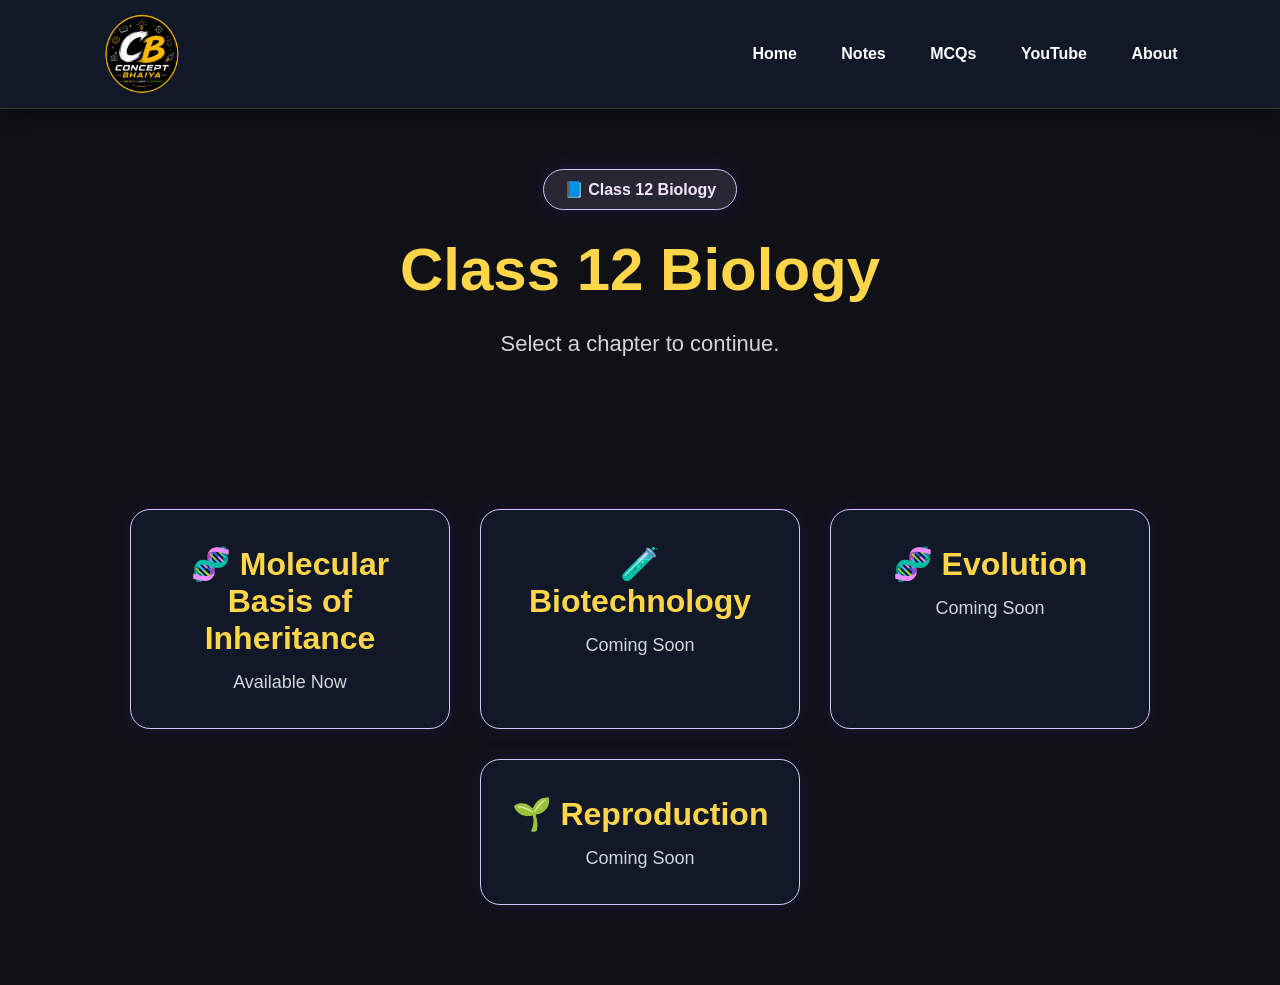
==== biology12.html @ dd2ed369 "Create biology12.html" ====
<!DOCTYPE html>
<html lang="en">
<head>
    <meta charset="UTF-8">
    <meta name="viewport" content="width=device-width, initial-scale=1.0">
    <title>Concept Bhaiya | Class 12 Biology</title>

    <link rel="stylesheet" href="style.css">
</head>

<body>

<nav class="navbar">

    <div class="logo">
        <img src="logo2.png" alt="Concept Bhaiya Logo" class="logo-img">
    </div>

    <div class="menu">
        <a href="index.html">Home</a>
        <a href="notes.html">Notes</a>
        <a href="#">MCQs</a>
        <a href="#">YouTube</a>
        <a href="#">About</a>
    </div>

</nav>

<section class="hero">

    <div class="badge">
        📘 Class 12 Biology
    </div>

    <h1>Class 12 Biology</h1>

    <p>
        Select a chapter to continue.
    </p>

</section>

<section class="subjects">

    <a href="molecular-basis.html" class="subject-card">
        <h2>🧬 Molecular Basis of Inheritance</h2>
        <p>Available Now</p>
    </a>

    <a href="#" class="subject-card">
        <h2>🧪 Biotechnology</h2>
        <p>Coming Soon</p>
    </a>

    <a href="#" class="subject-card">
        <h2>🧬 Evolution</h2>
        <p>Coming Soon</p>
    </a>

    <a href="#" class="subject-card">
        <h2>🌱 Reproduction</h2>
        <p>Coming Soon</p>
    </a>

</section>

</body>
</html>
---- style.css ----
*{
    margin:0;
    padding:0;
    box-sizing:border-box;
    font-family:Arial, Helvetica, sans-serif;
}

body{
    background:#0f1117;
color:white;
}

.navbar{
    display:flex;
    justify-content:space-between;
    align-items:center;
    padding:14px 8%;
    background:#111827;
    box-shadow:0 4px 20px rgba(0,0,0,.35);
    border-bottom:1px solid rgba(255,213,74,.15);
}
}

.logo{
    font-size:30px;
    font-weight:bold;
    color:#6C2BD9;
}

.menu a{
    margin-left:40px;
    text-decoration:none;
    color:white;
    font-weight:600;
    transition:.3s;
}

.menu a:hover{
    color:#FFD54A;
    transform:translateY(-2px);
}

.hero{
    text-align:center;
    padding:60px 20px 90px;
}

.badge{
    display:inline-block;
    background:rgba(215,194,255,0.12);
    color:#F5E6FF;
    padding:10px 20px;
    border:1px solid #D7C2FF;
    box-shadow:0 0 20px rgba(108,43,217,0.18);
    border-radius:50px;
    font-weight:bold;
    margin-bottom:25px;
}

.hero h1{
    font-size:60px;
    color:#FFD54A;
    margin-bottom:20px;
}

.hero p{
    font-size:22px;
    color:#D1D5DB;
    line-height:1.8;
    margin-bottom:35px;
}

.btn{
    display:inline-block;
    padding:15px 35px;
    background:#6C2BD9;
    color:white;
    text-decoration:none;
    border-radius:50px;
    font-size:20px;
    font-weight:600;
    transition:.3s;
}

.btn:hover{
    transform:translateY(-4px);
    box-shadow:0 10px 25px rgba(108,43,217,.3);
}
.logo{
    display:flex;
    align-items:center;
}

.logo-img{
    width:80px;
    height:80px;
    object-fit:contain;
    margin-right:12px;
}

.hero-image{
    margin-bottom:30px;
}

.hero-image img{
    width:260px;
    height:260px;
    object-fit:cover;
    border-radius:50%;
    border:6px solid #6C2BD9;
    box-shadow:0 0 40px rgba(108,43,217,.45);
}

.subjects{
    display:flex;
    justify-content:center;
    gap:30px;
    flex-wrap:wrap;
    padding:20px 8% 80px;
}

.subject-card{
    width:320px;
    background:#111827;
    border:1px solid #D7C2FF;
    border-radius:20px;
    padding:35px 25px;
    text-decoration:none;
    text-align:center;
    transition:.3s;
    box-shadow:0 0 20px rgba(108,43,217,.15);
}

.subject-card h2{
    color:#FFD54A;
    font-size:32px;
    margin-bottom:15px;
}

.subject-card p{
    color:#D1D5DB;
    font-size:18px;
}

.subject-card:hover{
    transform:translateY(-8px);
    border-color:#FFD54A;
    box-shadow:0 0 30px rgba(108,43,217,.35);
}
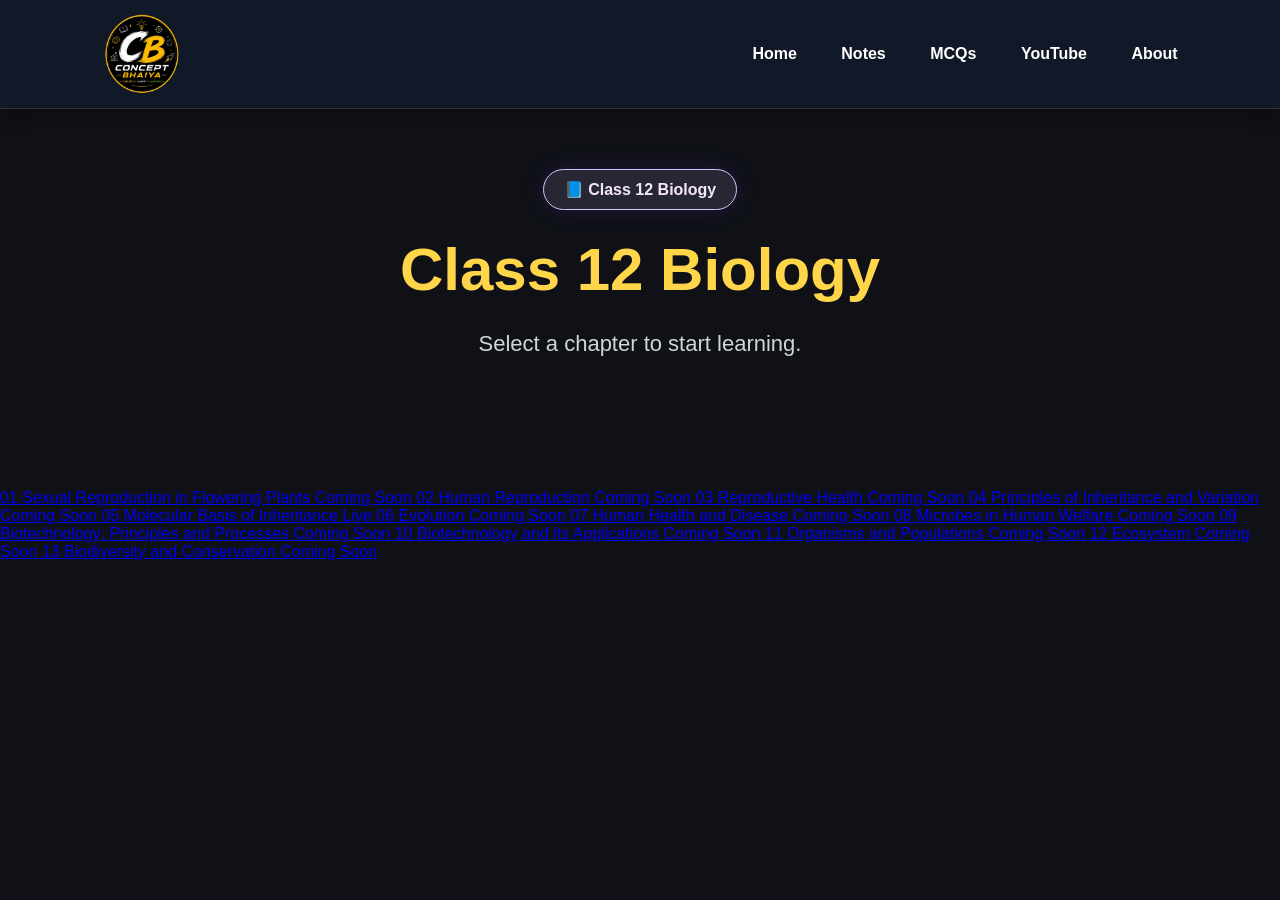
==== commit 548213d2: "Update biology12.html" ====
--- a/biology12.html
+++ b/biology12.html
@@ -34,32 +34,88 @@
 
     <h1>Class 12 Biology</h1>
 
-    <p>
-        Select a chapter to continue.
-    </p>
+    <p>Select a chapter to start learning.</p>
 
 </section>
 
-<section class="subjects">
+<section class="chapter-list">
 
-    <a href="molecular-basis.html" class="subject-card">
-        <h2>🧬 Molecular Basis of Inheritance</h2>
-        <p>Available Now</p>
+    <a href="#" class="chapter-item">
+        <span class="chapter-number">01</span>
+        <span class="chapter-name">Sexual Reproduction in Flowering Plants</span>
+        <span class="chapter-status">Coming Soon</span>
     </a>
 
-    <a href="#" class="subject-card">
-        <h2>🧪 Biotechnology</h2>
-        <p>Coming Soon</p>
+    <a href="#" class="chapter-item">
+        <span class="chapter-number">02</span>
+        <span class="chapter-name">Human Reproduction</span>
+        <span class="chapter-status">Coming Soon</span>
     </a>
 
-    <a href="#" class="subject-card">
-        <h2>🧬 Evolution</h2>
-        <p>Coming Soon</p>
+    <a href="#" class="chapter-item">
+        <span class="chapter-number">03</span>
+        <span class="chapter-name">Reproductive Health</span>
+        <span class="chapter-status">Coming Soon</span>
     </a>
 
-    <a href="#" class="subject-card">
-        <h2>🌱 Reproduction</h2>
-        <p>Coming Soon</p>
+    <a href="#" class="chapter-item">
+        <span class="chapter-number">04</span>
+        <span class="chapter-name">Principles of Inheritance and Variation</span>
+        <span class="chapter-status">Coming Soon</span>
+    </a>
+
+    <a href="molecular-basis.html" class="chapter-item">
+        <span class="chapter-number">05</span>
+        <span class="chapter-name">Molecular Basis of Inheritance</span>
+        <span class="chapter-status">Live</span>
+    </a>
+
+    <a href="#" class="chapter-item">
+        <span class="chapter-number">06</span>
+        <span class="chapter-name">Evolution</span>
+        <span class="chapter-status">Coming Soon</span>
+    </a>
+
+    <a href="#" class="chapter-item">
+        <span class="chapter-number">07</span>
+        <span class="chapter-name">Human Health and Disease</span>
+        <span class="chapter-status">Coming Soon</span>
+    </a>
+
+    <a href="#" class="chapter-item">
+        <span class="chapter-number">08</span>
+        <span class="chapter-name">Microbes in Human Welfare</span>
+        <span class="chapter-status">Coming Soon</span>
+    </a>
+
+    <a href="#" class="chapter-item">
+        <span class="chapter-number">09</span>
+        <span class="chapter-name">Biotechnology: Principles and Processes</span>
+        <span class="chapter-status">Coming Soon</span>
+    </a>
+
+    <a href="#" class="chapter-item">
+        <span class="chapter-number">10</span>
+        <span class="chapter-name">Biotechnology and its Applications</span>
+        <span class="chapter-status">Coming Soon</span>
+    </a>
+
+    <a href="#" class="chapter-item">
+        <span class="chapter-number">11</span>
+        <span class="chapter-name">Organisms and Populations</span>
+        <span class="chapter-status">Coming Soon</span>
+    </a>
+
+    <a href="#" class="chapter-item">
+        <span class="chapter-number">12</span>
+        <span class="chapter-name">Ecosystem</span>
+        <span class="chapter-status">Coming Soon</span>
+    </a>
+
+    <a href="#" class="chapter-item">
+        <span class="chapter-number">13</span>
+        <span class="chapter-name">Biodiversity and Conservation</span>
+        <span class="chapter-status">Coming Soon</span>
     </a>
 
 </section>
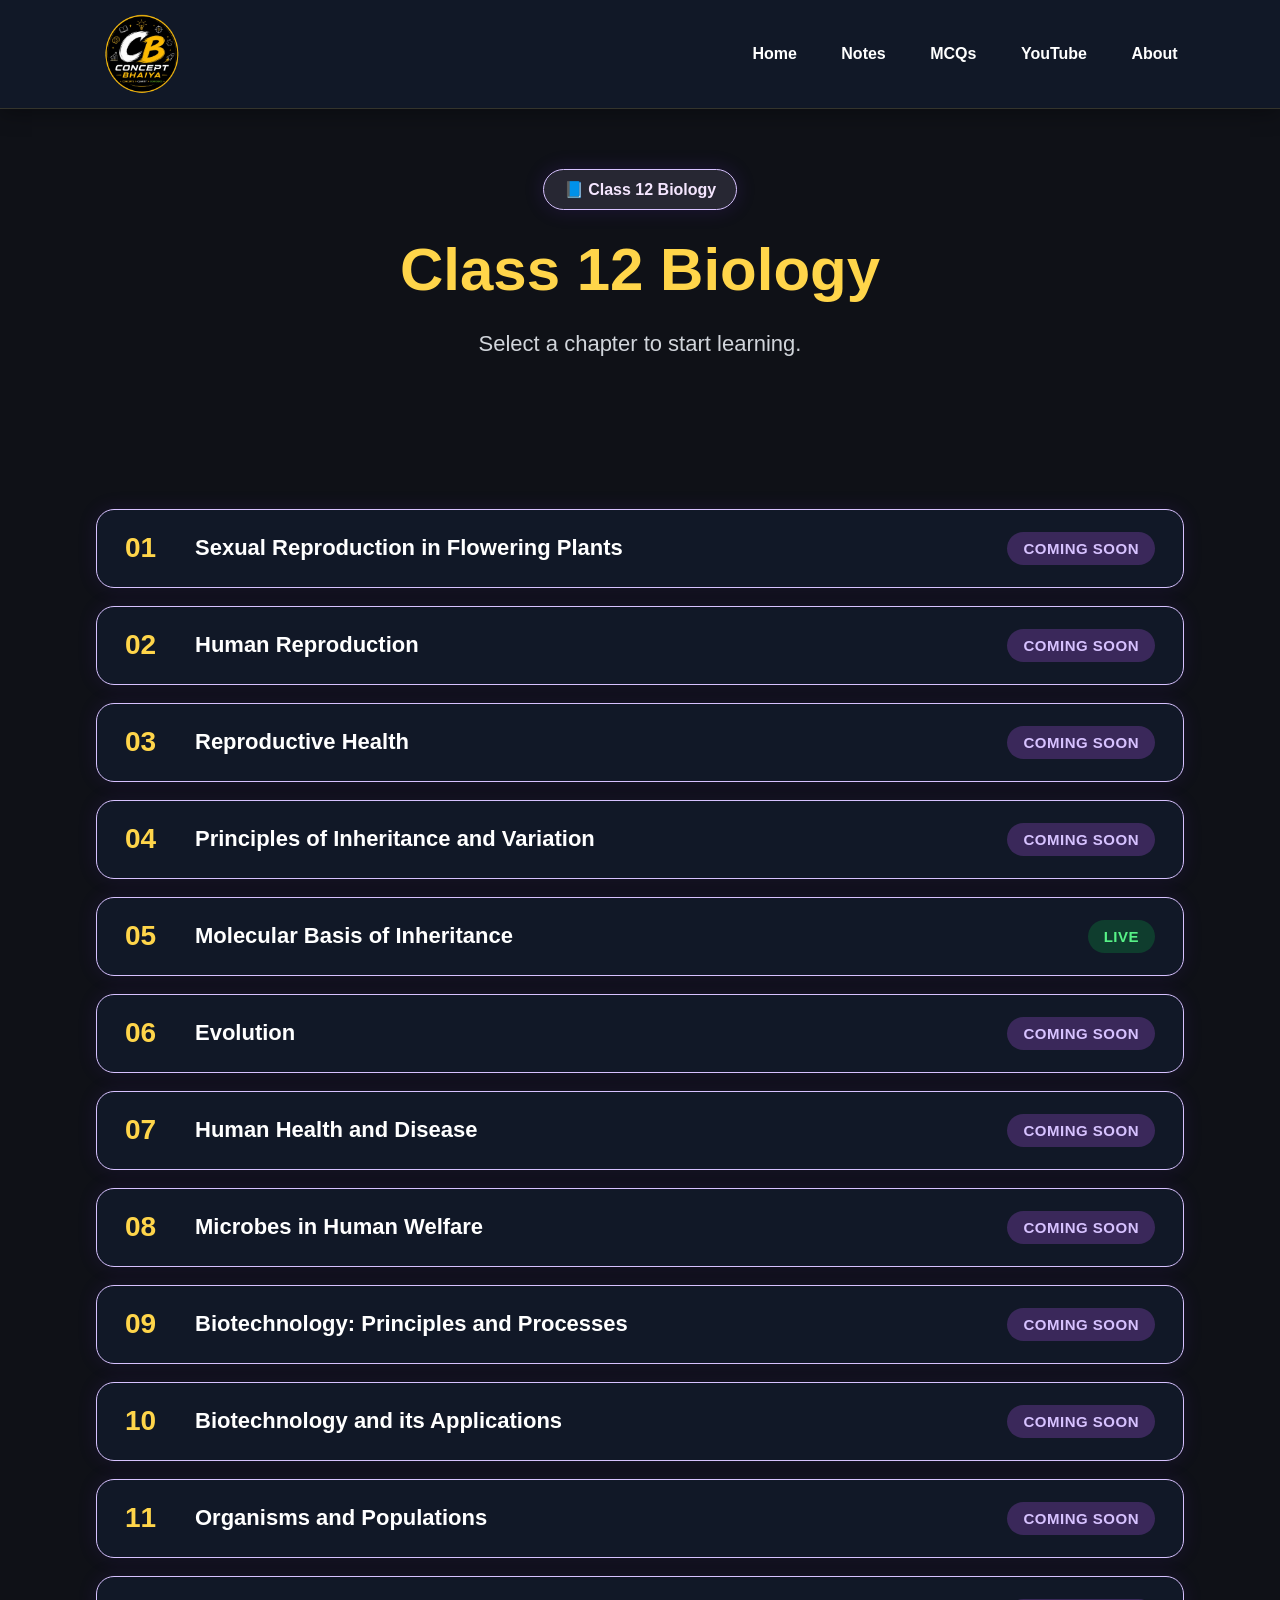
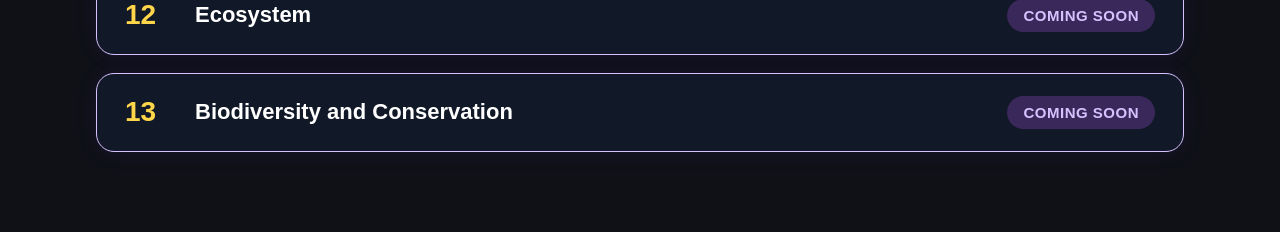
==== commit 0c5b37ed: "Update biology12.html" ====
--- a/biology12.html
+++ b/biology12.html
@@ -43,79 +43,79 @@
     <a href="#" class="chapter-item">
         <span class="chapter-number">01</span>
         <span class="chapter-name">Sexual Reproduction in Flowering Plants</span>
-        <span class="chapter-status">Coming Soon</span>
+        <span class="chapter-status soon">COMING SOON</span>
     </a>
 
     <a href="#" class="chapter-item">
         <span class="chapter-number">02</span>
         <span class="chapter-name">Human Reproduction</span>
-        <span class="chapter-status">Coming Soon</span>
+        <span class="chapter-status soon">COMING SOON</span>
     </a>
 
     <a href="#" class="chapter-item">
         <span class="chapter-number">03</span>
         <span class="chapter-name">Reproductive Health</span>
-        <span class="chapter-status">Coming Soon</span>
+        <span class="chapter-status soon">COMING SOON</span>
     </a>
 
     <a href="#" class="chapter-item">
         <span class="chapter-number">04</span>
         <span class="chapter-name">Principles of Inheritance and Variation</span>
-        <span class="chapter-status">Coming Soon</span>
+        <span class="chapter-status soon">COMING SOON</span>
     </a>
 
     <a href="molecular-basis.html" class="chapter-item">
         <span class="chapter-number">05</span>
         <span class="chapter-name">Molecular Basis of Inheritance</span>
-        <span class="chapter-status">Live</span>
+        <span class="chapter-status live">LIVE</span>
     </a>
 
     <a href="#" class="chapter-item">
         <span class="chapter-number">06</span>
         <span class="chapter-name">Evolution</span>
-        <span class="chapter-status">Coming Soon</span>
+        <span class="chapter-status soon">COMING SOON</span>
     </a>
 
     <a href="#" class="chapter-item">
         <span class="chapter-number">07</span>
         <span class="chapter-name">Human Health and Disease</span>
-        <span class="chapter-status">Coming Soon</span>
+        <span class="chapter-status soon">COMING SOON</span>
     </a>
 
-    <a href="#" class="chapter-item">
+        <a href="#" class="chapter-item">
         <span class="chapter-number">08</span>
         <span class="chapter-name">Microbes in Human Welfare</span>
-        <span class="chapter-status">Coming Soon</span>
+        <span class="chapter-status soon">COMING SOON</span>
     </a>
 
     <a href="#" class="chapter-item">
         <span class="chapter-number">09</span>
         <span class="chapter-name">Biotechnology: Principles and Processes</span>
-        <span class="chapter-status">Coming Soon</span>
+        <span class="chapter-status soon">COMING SOON</span>
     </a>
 
     <a href="#" class="chapter-item">
         <span class="chapter-number">10</span>
         <span class="chapter-name">Biotechnology and its Applications</span>
-        <span class="chapter-status">Coming Soon</span>
+        <span class="chapter-status soon">COMING SOON</span>
     </a>
 
     <a href="#" class="chapter-item">
         <span class="chapter-number">11</span>
         <span class="chapter-name">Organisms and Populations</span>
-        <span class="chapter-status">Coming Soon</span>
+        <span class="chapter-status soon">COMING SOON</span>
     </a>
 
     <a href="#" class="chapter-item">
         <span class="chapter-number">12</span>
         <span class="chapter-name">Ecosystem</span>
-        <span class="chapter-status">Coming Soon</span>
+        <span class="chapter-status soon">COMING SOON</span>
     </a>
 
     <a href="#" class="chapter-item">
         <span class="chapter-number">13</span>
         <span class="chapter-name">Biodiversity and Conservation</span>
-        <span class="chapter-status">Coming Soon</span>
+        <span class="chapter-status soon">COMING SOON</span>
     </a>
 
 </section>
--- a/style.css
+++ b/style.css
@@ -147,3 +147,74 @@
     border-color:#FFD54A;
     box-shadow:0 0 30px rgba(108,43,217,.35);
 }
+
+/* ===========================
+   CLASS 12 CHAPTER LIST
+=========================== */
+
+.chapter-list{
+    width:85%;
+    max-width:1100px;
+    margin:20px auto 80px;
+    display:flex;
+    flex-direction:column;
+    gap:18px;
+}
+
+.chapter-item{
+    background:#111827;
+    border:1px solid #D7C2FF;
+    border-radius:18px;
+    padding:22px 28px;
+    display:flex;
+    align-items:center;
+    text-decoration:none;
+    transition:.3s;
+    box-shadow:0 0 20px rgba(108,43,217,.12);
+}
+
+.chapter-item:hover{
+    transform:translateY(-4px);
+    border-color:#FFD54A;
+    box-shadow:0 0 25px rgba(108,43,217,.35);
+}
+
+.chapter-number{
+    width:70px;
+    font-size:28px;
+    font-weight:700;
+    color:#FFD54A;
+}
+
+.chapter-name{
+    flex:1;
+    font-size:22px;
+    color:#FFFFFF;
+    font-weight:600;
+}
+
+.chapter-status{
+    font-size:16px;
+    color:#D7C2FF;
+    font-weight:600;
+}
+
+/* ===== STATUS BADGES ===== */
+
+.chapter-status{
+    padding:8px 16px;
+    border-radius:999px;
+    font-size:15px;
+    font-weight:700;
+    letter-spacing:.5px;
+}
+
+.chapter-status.live{
+    background:#0F3D2E;
+    color:#57F287;
+}
+
+.chapter-status.soon{
+    background:#3A285A;
+    color:#D7C2FF;
+}
